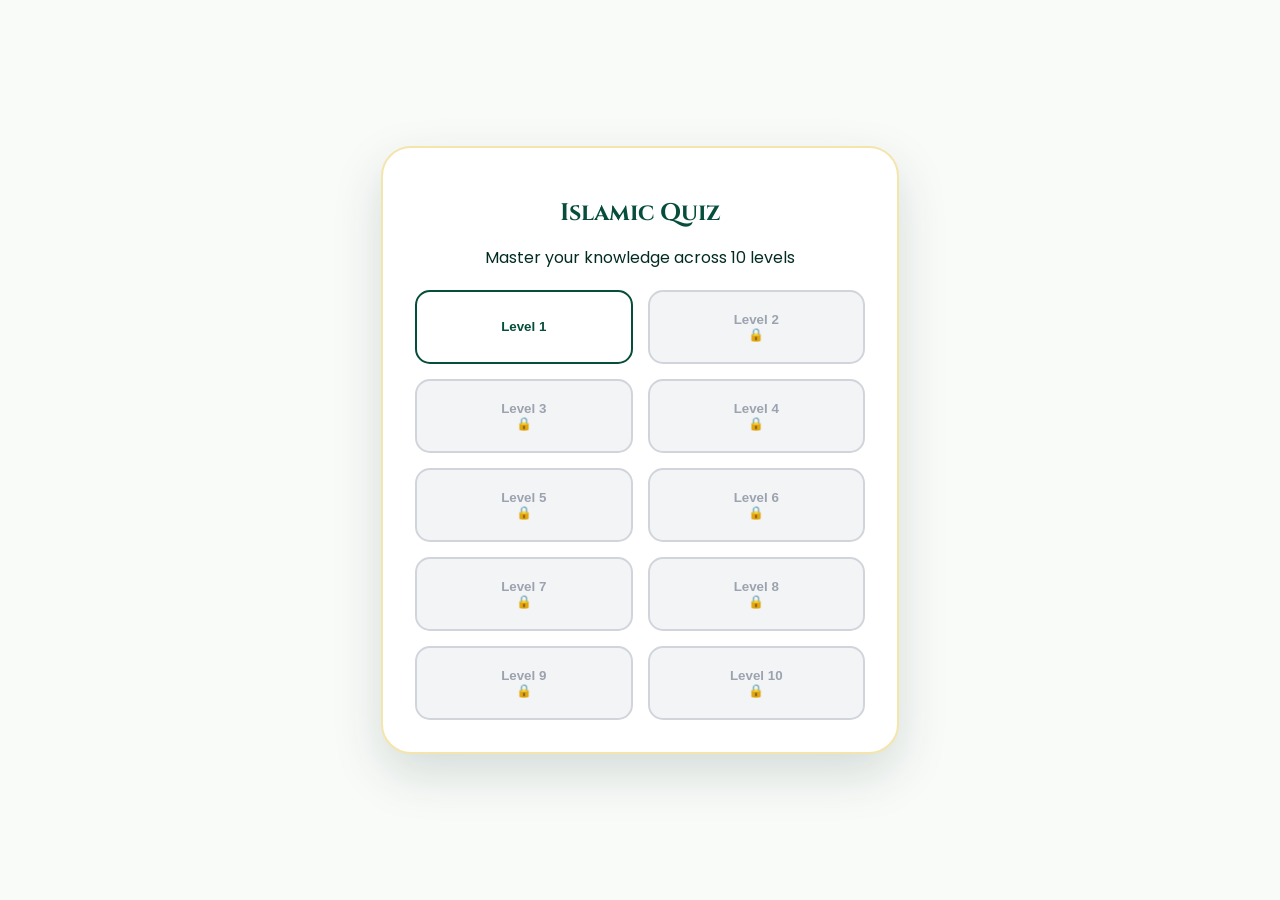
==== index.html.html @ 32695739 "Add files via upload" ====
<!DOCTYPE html>
<html lang="en">
<head>
    <meta charset="UTF-8">
    <meta name="viewport" content="width=device-width, initial-scale=1.0">
    <title>Islamic Quiz Pro - 10 Levels</title>
    <link href="https://fonts.googleapis.com/css2?family=Cinzel:wght@700&family=Poppins:wght@300;400;600&display=swap" rel="stylesheet">
    <style>
        :root {
            --deep-emerald: #022c22;
            --emerald: #064e3b;
            --gold: #d4af37;
            --soft-gold: #f3e5ab;
            --white: #ffffff;
            --light-bg: #f9fbf9;
            --locked-gray: #9ca3af;
        }

        body {
            font-family: 'Poppins', sans-serif;
            background-color: var(--light-bg);
            margin: 0;
            display: flex;
            justify-content: center;
            align-items: center;
            min-height: 100vh;
            color: var(--deep-emerald);
        }

        #quiz-card {
            background: var(--white);
            width: 95%;
            max-width: 450px;
            padding: 2rem;
            border-radius: 30px;
            box-shadow: 0 20px 50px rgba(2, 44, 34, 0.15);
            border: 2px solid var(--soft-gold);
            text-align: center;
            position: relative;
            overflow: hidden;
        }

        h1 { font-family: 'Cinzel', serif; color: var(--emerald); font-size: 1.5rem; margin-bottom: 0.5rem; }

        /* Progress Bar */
        .progress-container {
            width: 100%;
            height: 8px;
            background: #e5e7eb;
            border-radius: 10px;
            margin: 20px 0;
            overflow: hidden;
        }
        #progress-bar {
            width: 0%;
            height: 100%;
            background: linear-gradient(90deg, var(--emerald), var(--gold));
            transition: width 0.4s ease;
        }

        /* Level Grid */
        .level-grid {
            display: grid;
            grid-template-columns: repeat(2, 1fr);
            gap: 15px;
            margin-top: 20px;
        }

        .level-btn {
            background: var(--white);
            border: 2px solid var(--emerald);
            padding: 20px;
            border-radius: 15px;
            cursor: pointer;
            font-weight: 600;
            color: var(--emerald);
            transition: 0.3s;
            position: relative;
        }

        .level-btn.locked {
            border-color: #d1d5db;
            color: #9ca3af;
            cursor: not-allowed;
            background: #f3f4f6;
        }

        .level-btn.locked::after {
            content: "🔒";
            font-size: 0.8rem;
            display: block;
        }

        .level-btn:not(.locked):hover {
            background: var(--emerald);
            color: var(--white);
            transform: translateY(-3px);
        }

        /* Option Buttons */
        .option-btn {
            background: var(--white);
            border: 2px solid #e5e7eb;
            padding: 15px;
            border-radius: 15px;
            cursor: pointer;
            font-size: 1rem;
            margin-bottom: 10px;
            width: 100%;
            transition: 0.2s;
            color: var(--deep-emerald);
        }

        .option-btn:hover {
            border-color: var(--gold);
            background: #fffcf0;
        }

        /* Modals */
        .modal-overlay {
            display: none;
            position: fixed;
            top: 0; left: 0; width: 100%; height: 100%;
            background: rgba(2, 44, 34, 0.85);
            justify-content: center;
            align-items: center;
            z-index: 1000;
        }

        .modal {
            background: var(--white);
            padding: 2.5rem;
            border-radius: 25px;
            text-align: center;
            max-width: 320px;
            border-top: 10px solid var(--gold);
        }

        .btn-gold {
            background: var(--gold);
            color: var(--deep-emerald);
            border: none;
            padding: 12px 25px;
            border-radius: 12px;
            cursor: pointer;
            font-weight: bold;
            width: 100%;
            margin-top: 10px;
        }

        .share-btn {
            background: #25D366; /* WhatsApp Green */
            color: white;
            border: none;
            padding: 12px;
            border-radius: 12px;
            width: 100%;
            margin-top: 10px;
            cursor: pointer;
            font-weight: bold;
        }

        .hidden { display: none; }
    </style>
</head>
<body>

    <div id="quiz-card">
        <div id="level-screen">
            <h1>Islamic Quiz</h1>
            <p>Master your knowledge across 10 levels</p>
            <div class="level-grid" id="level-buttons"></div>
        </div>

        <div id="quiz-screen" class="hidden">
            <div id="level-label" style="font-weight: bold; color: var(--gold);">Level 1</div>
            <div class="progress-container"><div id="progress-bar"></div></div>
            <h2 id="question-text">Question goes here?</h2>
            <div id="options"></div>
        </div>

        <div id="result-screen" class="hidden">
            <h2 id="result-title">Level Complete!</h2>
            <div style="font-size: 3rem; margin: 15px 0;" id="final-score">0/10</div>
            <p id="feedback-text"></p>
            <button class="btn-gold" onclick="showLevelScreen()">Continue to Levels</button>
            <button class="share-btn" onclick="shareProgress()">Share on WhatsApp 📱</button>
        </div>
    </div>

    <div id="feedback-modal" class="modal-overlay">
        <div class="modal">
            <h2 id="modal-status">Correct!</h2>
            <p id="modal-msg"></p>
            <button class="btn-gold" onclick="nextQuestion()">Next Question</button>
        </div>
    </div>

    <script>
        // ... (Paste the 100 questions here - I am using a placeholder for brevity)
        const allQuestions = [
            // Level 1 (0-9)
            { question: "Which Prophet is known for his patience (Sabr) during long illness?", options: ["Prophet Musa", "Prophet Ayub", "Prophet Isa", "Prophet Yunus"], answer: "Prophet Ayub" },
            { question: "In which month was the Holy Quran first revealed?", options: ["Rajab", "Dhul-Hijjah", "Ramadan", "Muharram"], answer: "Ramadan" },
            { question: "What is the name of the angel who brought revelations to the Prophet (PBUH)?", options: ["Angel Mikaeel", "Angel Jibreel", "Angel Israfeel", "Angel Izraeel"], answer: "Angel Jibreel" },
            { question: "How many Sijdas (prostrations) are there in the Quran?", options: ["10", "12", "14", "15"], answer: "14" },
            { question: "Which Surah is known as the 'Heart of the Quran'?", options: ["Surah Al-Fatihah", "Surah Al-Baqarah", "Surah Yaseen", "Surah Al-Ikhlas"], answer: "Surah Yaseen" },
            { question: "How many chapters (Surahs) are there in the Holy Quran?", options: ["110", "114", "124", "116"], answer: "114" },
            { question: "What is the name of the Prophet's (PBUH) mother?", options: ["Khadija", "Halima", "Aminah", "Aisha"], answer: "Aminah" },
            { question: "Which Pillar of Islam refers to the annual pilgrimage to Makkah?", options: ["Zakat", "Sawm", "Hajj", "Shahada"], answer: "Hajj" },
            { question: "What is the first month of the Islamic (Hijri) calendar?", options: ["Ramadan", "Muharram", "Shawwal", "Safar"], answer: "Muharram" },
            { question: "Which Prophet built the Ark to save believers?", options: ["Prophet Ibrahim", "Prophet Nuh", "Prophet Hud", "Prophet Salih"], answer: "Prophet Nuh" },
            { question: "How many times a day are Muslims required to perform Fard Salah?", options: ["3", "4", "5", "6"], answer: "5" },
            { question: "Which direction do Muslims face during prayer?", options: ["Madinah", "Jerusalem", "The Qibla", "The East"], answer: "The Qibla" },
            { question: "What is the Arabic word for the Oneness of Allah?", options: ["Tafsir", "Tawheed", "Sunnah", "Hadith"], answer: "Tawheed" },
            { question: "Which Surah is the shortest in the Quran?", options: ["Surah Al-Ikhlas", "Surah Al-Nas", "Surah Al-Kawthar", "Surah Al-Falaq"], answer: "Surah Al-Kawthar" },
            { question: "Who was the first Caliph of Islam?", options: ["Umar ibn al-Khattab", "Uthman ibn Affan", "Ali ibn Abi Talib", "Abu Bakr as-Siddiq"], answer: "Abu Bakr as-Siddiq" },
            { question: "What is the name of the night the Quran was first revealed?", options: ["Laylatul Qadr", "Laylatul Mi'raj", "Laylatul Bara'ah", "Eidul Fitr"], answer: "Laylatul Qadr" },
            { question: "Which Prophet could speak to animals and jinns?", options: ["Prophet Dawood", "Prophet Sulaiman", "Prophet Yusuf", "Prophet Adam"], answer: "Prophet Sulaiman" },
            { question: "What is the name of the well for Hajar and Ismail (AS)?", options: ["Zamzam", "Kauthar", "Salsabil", "Tasneem"], answer: "Zamzam" },
            { question: "How many Juz are there in the Quran?", options: ["20", "25", "30", "40"], answer: "30" },
            { question: "Which Prophet was swallowed by a large fish?", options: ["Prophet Yunus", "Prophet Yahya", "Prophet Zakariyya", "Prophet Lot"], answer: "Prophet Yunus" },
            { question: "What is the meal eaten before dawn during Ramadan?", options: ["Iftar", "Suhoor", "Walima", "Aqiqah"], answer: "Suhoor" },
            { question: "Which battle was the first major battle in Islamic history?", options: ["Battle of Uhud", "Battle of Khandaq", "Battle of Badr", "Battle of Khaibar"], answer: "Battle of Badr" },
            { question: "Who is the 'Khalilullah' (Friend of Allah)?", options: ["Prophet Muhammad", "Prophet Ibrahim", "Prophet Musa", "Prophet Isa"], answer: "Prophet Ibrahim" },
            { question: "What are the sayings and actions of the Prophet (PBUH) called?", options: ["Quran", "Hadith", "Fiqh", "Sharia"], answer: "Hadith" },
            { question: "In which city was Prophet Muhammad (PBUH) born?", options: ["Madinah", "Jerusalem", "Makkah", "Taif"], answer: "Makkah" },
            { question: "Which Prophet was given the Injeel?", options: ["Prophet Musa", "Prophet Isa", "Prophet Dawood", "Prophet Muhammad"], answer: "Prophet Isa" },
            { question: "What is the meaning of the word 'Islam'?", options: ["Strength", "Submission/Peace", "History", "Prayer"], answer: "Submission/Peace" },
            { question: "How many daughters did the Prophet (PBUH) have?", options: ["1", "2", "3", "4"], answer: "4" },
            { question: "Which metal mentioned in the Quran has 'great strength'?", options: ["Gold", "Silver", "Iron", "Copper"], answer: "Iron" },
            { question: "What is the first word of the Quran revealed?", options: ["Allah", "Islam", "Iqra", "Bismillah"], answer: "Iqra" },
            { question: "Which story is called 'Best of Stories' in the Quran?", options: ["Prophet Adam", "Prophet Yusuf", "Prophet Nuh", "Prophet Idris"], answer: "Prophet Yusuf" },
            { question: "Gate of Paradise for those who fast?", options: ["Ar-Rayyan", "Al-Baab", "Al-Firdous", "An-Noor"], answer: "Ar-Rayyan" },
            { question: "Which companion was 'Al-Faruq'?", options: ["Abu Bakr", "Umar ibn al-Khattab", "Uthman ibn Affan", "Ali ibn Abi Talib"], answer: "Umar ibn al-Khattab" },
            { question: "Takbirs in the first Rakat of Eid prayer?", options: ["3", "5", "7", "9"], answer: "7" },
            { question: "Name of the Prophet’s (PBUH) camel?", options: ["Al-Qaswa", "Al-Buraq", "Ababil", "Zulfiqar"], answer: "Al-Qaswa" },
            { question: "Which Prophet was given the Zabur?", options: ["Prophet Musa", "Prophet Ibrahim", "Prophet Dawood", "Prophet Isa"], answer: "Prophet Dawood" },
            { question: "What is the name of the Prophet's (PBUH) father?", options: ["Abdullah", "Abu Talib", "Abdul Muttalib", "Hamza"], answer: "Abdullah" },
            { question: "Which Prophet was born without a father?", options: ["Prophet Yahya", "Prophet Isa", "Prophet Adam", "Prophet Idrees"], answer: "Prophet Isa" },
            { question: "Literal meaning of 'Al-Fatihah'?", options: ["The Prayer", "The Opening", "The Guidance", "The Light"], answer: "The Opening" },
            { question: "Which Surah does not start with Bismillah?", options: ["Surah At-Tawbah", "Surah Al-Kahf", "Surah Yaseen", "Surah Naml"], answer: "Surah At-Tawbah" },
            { question: "How many times is Muhammad (PBUH) named in Quran?", options: ["4", "10", "25", "70"], answer: "4" },
            { question: "Who was 'Dhun-Nurayn'?", options: ["Abu Bakr", "Uthman ibn Affan", "Ali ibn Abi Talib", "Zaid ibn Harithah"], answer: "Uthman ibn Affan" },
            { question: "What was the first Qibla?", options: ["Makkah", "Madinah", "Jerusalem", "Egypt"], answer: "Jerusalem" },
            { question: "Who was the first woman to embrace Islam?", options: ["Aisha", "Fatimah", "Khadija", "Sawdah"], answer: "Khadija" },
            { question: "Winged animal for Al-Isra?", options: ["Al-Qaswa", "Al-Buraq", "Al-Ababil", "Zulfiqar"], answer: "Al-Buraq" },
            { question: "Son of Prophet Zakariyya (AS)?", options: ["Prophet Yahya", "Prophet Ishaq", "Prophet Ismail", "Prophet Yusuf"], answer: "Prophet Yahya" },
            { question: "Prophets named in Quran?", options: ["10", "25", "99", "124,000"], answer: "25" },
            { question: "Who was 'The Lion of Allah'?", options: ["Abu Talib", "Abbas", "Hamza", "Abu Lahab"], answer: "Hamza" },
            { question: "Bridge to cross on Judgment Day?", options: ["As-Sirat", "Al-Kawthar", "Ar-Rayyan", "Al-Mizan"], answer: "As-Sirat" },
            { question: "Recited every Friday for protection?", options: ["Surah Al-Baqarah", "Surah Al-Kahf", "Surah Al-Mulk", "Surah Al-Waqi'ah"], answer: "Surah Al-Kahf" },
            { question: "Who was the first Muezzin?", options: ["Abu Bakr", "Bilal ibn Rabah", "Umar", "Ali"], answer: "Bilal ibn Rabah" },
            { question: "Prophet sent to the people of Thamud?", options: ["Prophet Hud", "Prophet Salih", "Prophet Shuaib", "Prophet Lot"], answer: "Prophet Salih" },
            { question: "Mountain of the first revelation?", options: ["Mount Uhud", "Mount Hira", "Mount Safa", "Mount Marwa"], answer: "Mount Hira" },
            { question: "Daily prayers performed in a week?", options: ["25", "30", "35", "40"], answer: "35" },
            { question: "Prophet’s (PBUH) youngest daughter?", options: ["Zaynab", "Ruqayyah", "Umm Kulthum", "Fatimah"], answer: "Fatimah" },
            { question: "Wife transformed into pillar of salt?", options: ["Prophet Nuh", "Prophet Lot", "Prophet Musa", "Prophet Ibrahim"], answer: "Prophet Lot" },
            { question: "Arabic term for migration to Madinah?", options: ["Hajj", "Hijrah", "Umrah", "Jihad"], answer: "Hijrah" },
            { question: "Surah equal to 1/3 of Quran?", options: ["Surah Al-Fatihah", "Surah Al-Ikhlas", "Surah Al-Falaq", "Surah Al-Nas"], answer: "Surah Al-Ikhlas" },
            { question: "Prophet's grandfather?", options: ["Abdul Muttalib", "Abu Talib", "Abu Jahl", "Abbas"], answer: "Abdul Muttalib" },
            { question: "Father-in-law of Prophet Musa (AS)?", options: ["Prophet Shuaib", "Prophet Hud", "Prophet Salih", "Prophet Ibrahim"], answer: "Prophet Shuaib" },
            { question: "Leader of all days?", options: ["Monday", "Friday", "Saturday", "Sunday"], answer: "Friday" },
            { question: "Sajdahs in Surah Al-Hajj?", options: ["0", "1", "2", "3"], answer: "2" },
            { question: "Scale to weigh deeds?", options: ["Mizan", "Qadar", "Sirat", "Barzakh"], answer: "Mizan" },
            { question: "Location of the 'Green Dome'?", options: ["Makkah", "Madinah", "Jerusalem", "Cairo"], answer: "Madinah" },
            { question: "Prophet with a beautiful voice?", options: ["Prophet Dawood", "Prophet Sulaiman", "Prophet Yusuf", "Prophet Isa"], answer: "Prophet Dawood" },
            { question: "Prophet's (PBUH) first wife?", options: ["Aisha", "Khadija", "Hafsa", "Zaynab"], answer: "Khadija" },
            { question: "Surah named after a spider?", options: ["Surah Al-Ankabut", "Surah Al-Naml", "Surah Al-Nahl", "Surah Al-Baqarah"], answer: "Surah Al-Ankabut" },
            { question: "Maximum people allowed for Hajj?", options: ["1 Million", "2 Million", "Unlimited", "Varies/Quota based"], answer: "Varies/Quota based" },
            { question: "Youngest Prophet mentioned?", options: ["Prophet Yahya", "Prophet Isa", "Prophet Yusuf", "Prophet Ismail"], answer: "Prophet Isa" },
            { question: "Arabic word for Almsgiving?", options: ["Salah", "Zakat", "Sawm", "Hajj"], answer: "Zakat" },
            { question: "Prophet who survived the fire?", options: ["Prophet Musa", "Prophet Ibrahim", "Prophet Isa", "Prophet Nuh"], answer: "Prophet Ibrahim" },
            { question: "Prophet’s pond in Paradise?", options: ["Al-Kawthar", "Zamzam", "Salsabil", "Tasneem"], answer: "Al-Kawthar" },
            { question: "Wings of Angel Jibreel?", options: ["2", "10", "600", "1000"], answer: "600" },
            { question: "Month after Ramadan?", options: ["Muharram", "Shawwal", "Safar", "Rajab"], answer: "Shawwal" },
            { question: "Who was 'Sword of Allah'?", options: ["Khalid ibn al-Walid", "Ali", "Umar", "Zaid"], answer: "Khalid ibn al-Walid" },
            { question: "Prophet who controlled wind?", options: ["Prophet Sulaiman", "Prophet Dawood", "Prophet Musa", "Prophet Ibrahim"], answer: "Prophet Sulaiman" },
            { question: "Reward for an accepted Hajj?", options: ["Wealth", "Health", "Paradise", "Long life"], answer: "Paradise" },
            { question: "Prophet sent to Pharaoh?", options: ["Prophet Ibrahim", "Prophet Musa", "Prophet Isa", "Prophet Nuh"], answer: "Prophet Musa" },
            { question: "Gate to the Kaaba?", options: ["Bab al-Salam", "Bab-e-Tauba", "Bab al-Fatah", "Bab al-Rahman"], answer: "Bab al-Salam" },
            { question: "Prophet named most in Quran?", options: ["Prophet Muhammad", "Prophet Musa", "Prophet Ibrahim", "Prophet Isa"], answer: "Prophet Musa" },
            { question: "How many times did Prophet (PBUH) do Hajj?", options: ["1", "2", "3", "4"], answer: "1" },
            { question: "Year of Sorrow death of?", options: ["Khadija and Abu Talib", "Badr", "Hijrah", "Uhud"], answer: "Khadija and Abu Talib" },
            { question: "Language of the Quran?", options: ["Hebrew", "Urdu", "Arabic", "Persian"], answer: "Arabic" },
            { question: "Bride of the Quran?", options: ["Surah Al-Waqi'ah", "Surah Ar-Rahman", "Surah Al-Mulk", "Surah Yaseen"], answer: "Surah Ar-Rahman" },
            { question: "Distance between Safa and Marwa?", options: ["200m", "450m", "1km", "2km"], answer: "450m" },
            { question: "First martyr of Islam?", options: ["Sumayyah bint Khayyat", "Yasir", "Hamza", "Bilal"], answer: "Sumayyah bint Khayyat" },
            { question: "Gates of Hell?", options: ["1", "4", "7", "8"], answer: "7" },
            { question: "Gates of Paradise?", options: ["1", "4", "7", "8"], answer: "8" },
            { question: "City of the Prophet?", options: ["Makkah", "Madinah", "Jerusalem", "Baghdad"], answer: "Madinah" },
            { question: "Meaning of 'SubhanAllah'?", options: ["God is Great", "Praise be to God", "Glory be to God", "God is Mercy"], answer: "Glory be to God" },
            { question: "Who blows the Trumpet?", options: ["Angel Jibreel", "Angel Mikaeel", "Angel Israfeel", "Angel Izraeel"], answer: "Angel Israfeel" },
            { question: "Surah named after Bees?", options: ["Surah Al-Naml", "Surah Al-Nahl", "Surah Al-Feel", "Surah Al-Ankabut"], answer: "Surah Al-Nahl" },
            { question: "Arabic word for Fasting?", options: ["Zakat", "Salah", "Sawm", "Hajj"], answer: "Sawm" },
            { question: "First human created?", options: ["Prophet Adam", "Prophet Nuh", "Prophet Ibrahim", "Prophet Muhammad"], answer: "Prophet Adam" },
            { question: "Years for Quran revelation?", options: ["10 years", "13 years", "23 years", "40 years"], answer: "23 years" },
            { question: "Angel for rain?", options: ["Angel Jibreel", "Angel Mikaeel", "Angel Izraeel", "Angel Israfeel"], answer: "Angel Mikaeel" },
            { question: "Surah named after Elephant?", options: ["Surah Al-Feel", "Surah Al-Baqarah", "Surah Al-Naml", "Surah Al-Nahl"], answer: "Surah Al-Feel" },
            { question: "Name of the Prophet's tribe?", options: ["Quraysh", "Banu Hashim", "Ansar", "Muhajirun"], answer: "Quraysh" },
            { question: "Prophet's staff turned snake?", options: ["Prophet Musa", "Prophet Isa", "Prophet Nuh", "Prophet Hud"], answer: "Prophet Musa" },
            { question: "Tax by non-Muslims in Islamic state?", options: ["Zakat", "Jizya", "Kharaj", "Ushr"], answer: "Jizya" }
                ];

        let currentLevel = 1;
        let qIndex = 0;
        let score = 0;
        let unlockedLevel = localStorage.getItem('islamicQuizProgress') || 1;

        function createLevelButtons() {
            const grid = document.getElementById('level-buttons');
            grid.innerHTML = '';
            for (let i = 1; i <= 10; i++) {
                const btn = document.createElement('button');
                btn.className = `level-btn ${i > unlockedLevel ? 'locked' : ''}`;
                btn.innerHTML = `Level ${i}`;
                if (i <= unlockedLevel) btn.onclick = () => startLevel(i);
                grid.appendChild(btn);
            }
        }

        function startLevel(lvl) {
            currentLevel = lvl;
            qIndex = 0;
            score = 0;
            document.getElementById('level-screen').classList.add('hidden');
            document.getElementById('quiz-screen').classList.remove('hidden');
            loadQuestion();
        }

        function loadQuestion() {
            const start = (currentLevel - 1) * 10;
            const q = allQuestions[start + qIndex];
            document.getElementById('level-label').innerText = `LEVEL ${currentLevel}`;
            document.getElementById('question-text').innerText = q.question;
            document.getElementById('progress-bar').style.width = `${(qIndex + 1) * 10}%`;
            
            const optContainer = document.getElementById('options');
            optContainer.innerHTML = '';
            q.options.forEach(opt => {
                const b = document.createElement('button');
                b.className = 'option-btn';
                b.innerText = opt;
                b.onclick = () => check(opt, q.answer);
                optContainer.appendChild(b);
            });
        }

        function check(choice, correct) {
            const modal = document.getElementById('feedback-modal');
            const status = document.getElementById('modal-status');
            const msg = document.getElementById('modal-msg');

            if (choice === correct) {
                score++;
                status.innerText = "✨ Excellent!";
                msg.innerText = "That is correct. Mashallah!";
            } else {
                status.innerText = "❌ Not Quite";
                msg.innerText = `The correct answer was: ${correct}`;
            }
            modal.style.display = 'flex';
        }

        function nextQuestion() {
            document.getElementById('feedback-modal').style.display = 'none';
            qIndex++;
            if (qIndex < 10) loadQuestion();
            else showResult();
        }

        function showResult() {
            document.getElementById('quiz-screen').classList.add('hidden');
            document.getElementById('result-screen').classList.remove('hidden');
            document.getElementById('final-score').innerText = `${score}/10`;
            
            if (score >= 7) {
                document.getElementById('feedback-text').innerText = "Level Passed! You've unlocked the next level.";
                if (currentLevel == unlockedLevel && unlockedLevel < 10) {
                    unlockedLevel++;
                    localStorage.setItem('islamicQuizProgress', unlockedLevel);
                }
            } else {
                document.getElementById('feedback-text').innerText = "You need 7/10 to pass. Try again!";
            }
        }

        function showLevelScreen() {
            document.getElementById('result-screen').classList.add('hidden');
            document.getElementById('level-screen').classList.remove('hidden');
            createLevelButtons();
        }

        function shareProgress() {
            const text = `I just scored ${score}/10 on Level ${currentLevel} of the Islamic Quiz! 🌙 Can you beat my score? Check it out here!`;
            window.open(`https://wa.me/?text=${encodeURIComponent(text)}`);
        }

        createLevelButtons();
    </script>
</body>
</html>
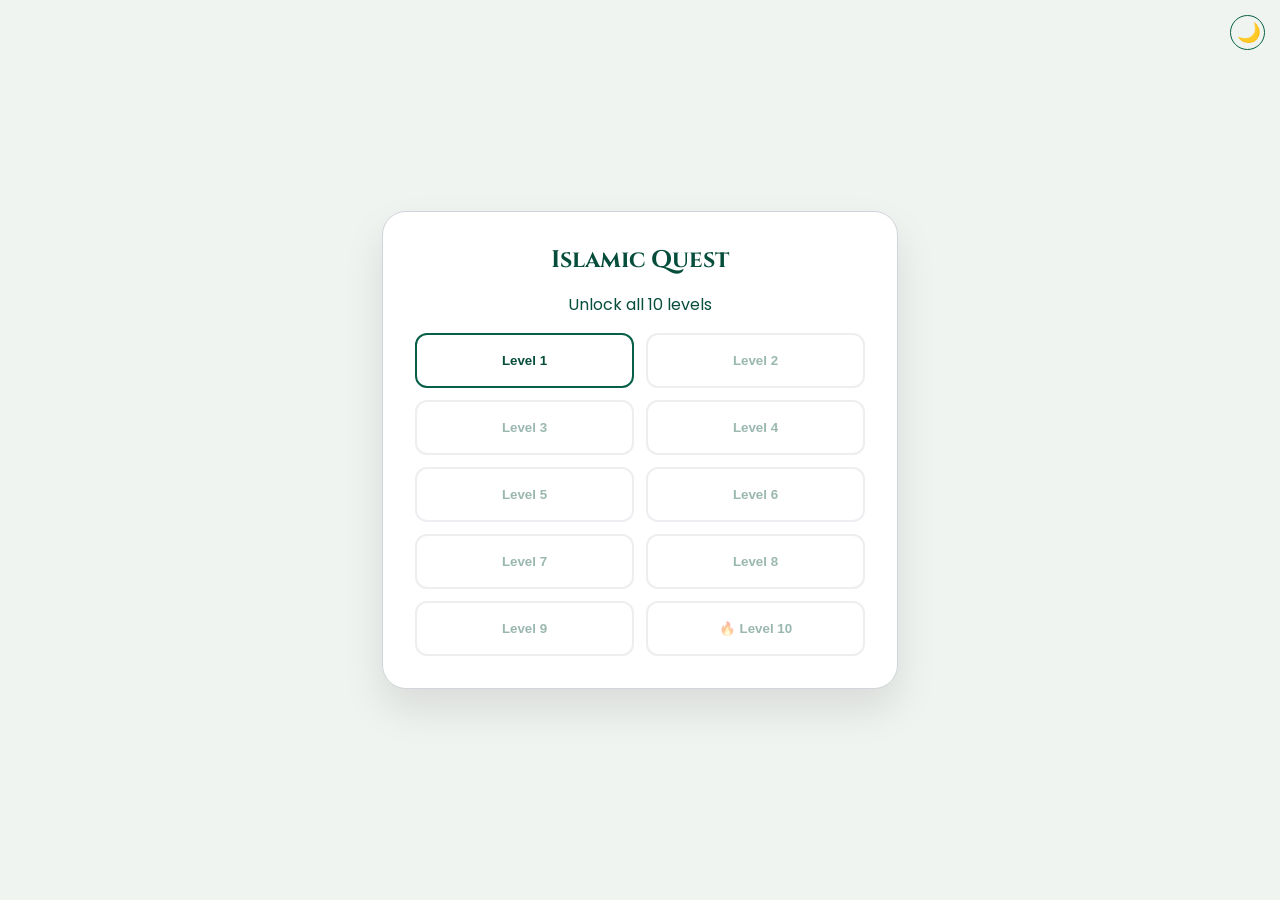
==== commit f943baf9: "Update index.html" ====
--- a/index.html.html
+++ b/index.html.html
@@ -3,400 +3,336 @@
 <head>
     <meta charset="UTF-8">
     <meta name="viewport" content="width=device-width, initial-scale=1.0">
-    <title>Islamic Quiz Pro - 10 Levels</title>
+    <title>Islamic Quiz - 100 Challenges</title>
     <link href="https://fonts.googleapis.com/css2?family=Cinzel:wght@700&family=Poppins:wght@300;400;600&display=swap" rel="stylesheet">
     <style>
         :root {
-            --deep-emerald: #022c22;
-            --emerald: #064e3b;
-            --gold: #d4af37;
-            --soft-gold: #f3e5ab;
-            --white: #ffffff;
-            --light-bg: #f9fbf9;
-            --locked-gray: #9ca3af;
+            --bg-color: #f0f4f0; --card-bg: #ffffff; --text-main: #064e3b;
+            --emerald: #065f46; --gold: #b45309; --soft-gold: #fef3c7;
+            --border: #d1d5db; --shadow: rgba(0,0,0,0.1); --danger: #dc2626;
+        }
+        [data-theme="dark"] {
+            --bg-color: #020617; --card-bg: #1e293b; --text-main: #f1f5f9;
+            --emerald: #10b981; --gold: #fbbf24; --soft-gold: #334155;
+            --border: #475569; --shadow: rgba(0,0,0,0.5);
         }
 
         body {
-            font-family: 'Poppins', sans-serif;
-            background-color: var(--light-bg);
-            margin: 0;
-            display: flex;
-            justify-content: center;
-            align-items: center;
-            min-height: 100vh;
-            color: var(--deep-emerald);
+            font-family: 'Poppins', sans-serif; background-color: var(--bg-color);
+            margin: 0; display: flex; justify-content: center; align-items: center;
+            min-height: 100vh; color: var(--text-main); transition: 0.3s;
         }
 
         #quiz-card {
-            background: var(--white);
-            width: 95%;
-            max-width: 450px;
-            padding: 2rem;
-            border-radius: 30px;
-            box-shadow: 0 20px 50px rgba(2, 44, 34, 0.15);
-            border: 2px solid var(--soft-gold);
-            text-align: center;
-            position: relative;
-            overflow: hidden;
-        }
-
-        h1 { font-family: 'Cinzel', serif; color: var(--emerald); font-size: 1.5rem; margin-bottom: 0.5rem; }
-
-        /* Progress Bar */
-        .progress-container {
-            width: 100%;
-            height: 8px;
-            background: #e5e7eb;
-            border-radius: 10px;
-            margin: 20px 0;
-            overflow: hidden;
-        }
-        #progress-bar {
-            width: 0%;
-            height: 100%;
-            background: linear-gradient(90deg, var(--emerald), var(--gold));
-            transition: width 0.4s ease;
-        }
-
-        /* Level Grid */
-        .level-grid {
-            display: grid;
-            grid-template-columns: repeat(2, 1fr);
-            gap: 15px;
-            margin-top: 20px;
-        }
-
+            background: var(--card-bg); width: 92%; max-width: 450px; padding: 2rem;
+            border-radius: 24px; box-shadow: 0 20px 40px var(--shadow);
+            border: 1px solid var(--border); position: relative; text-align: center;
+        }
+
+        .theme-toggle {
+            position: absolute; top: 15px; right: 15px; background: none;
+            border: 1px solid var(--emerald); border-radius: 50%; cursor: pointer;
+            width: 35px; height: 35px; color: var(--emerald); font-size: 1.2rem;
+        }
+
+        h1 { font-family: 'Cinzel', serif; font-size: 1.5rem; margin-top: 0; }
+
+        .level-grid { display: grid; grid-template-columns: 1fr 1fr; gap: 12px; margin-top: 15px; }
         .level-btn {
-            background: var(--white);
-            border: 2px solid var(--emerald);
-            padding: 20px;
-            border-radius: 15px;
-            cursor: pointer;
-            font-weight: 600;
-            color: var(--emerald);
-            transition: 0.3s;
-            position: relative;
-        }
-
-        .level-btn.locked {
-            border-color: #d1d5db;
-            color: #9ca3af;
-            cursor: not-allowed;
-            background: #f3f4f6;
-        }
-
-        .level-btn.locked::after {
-            content: "🔒";
-            font-size: 0.8rem;
-            display: block;
-        }
-
-        .level-btn:not(.locked):hover {
-            background: var(--emerald);
-            color: var(--white);
-            transform: translateY(-3px);
-        }
-
-        /* Option Buttons */
+            padding: 18px; border-radius: 12px; border: 2px solid var(--emerald);
+            background: none; color: var(--text-main); font-weight: 600; cursor: pointer;
+            transition: 0.2s; position: relative;
+        }
+        .level-btn.locked { opacity: 0.4; cursor: not-allowed; border-color: var(--border); }
+        .level-btn:not(.locked):hover { background: var(--emerald); color: white; }
+
+        #timer-box { font-weight: 700; font-size: 1.2rem; color: var(--gold); margin-bottom: 10px; display: none; }
+        .low-time { color: var(--danger) !important; animation: pulse 0.8s infinite; }
+        @keyframes pulse { 0% { opacity: 1; } 50% { opacity: 0.5; } 100% { opacity: 1; } }
+
         .option-btn {
-            background: var(--white);
-            border: 2px solid #e5e7eb;
-            padding: 15px;
-            border-radius: 15px;
-            cursor: pointer;
-            font-size: 1rem;
-            margin-bottom: 10px;
-            width: 100%;
-            transition: 0.2s;
-            color: var(--deep-emerald);
-        }
-
-        .option-btn:hover {
-            border-color: var(--gold);
-            background: #fffcf0;
-        }
-
-        /* Modals */
+            width: 100%; padding: 14px; margin: 8px 0; border-radius: 10px;
+            border: 1px solid var(--border); background: var(--card-bg);
+            color: var(--text-main); cursor: pointer; font-size: 1rem; transition: 0.2s;
+        }
+        .option-btn:hover { border-color: var(--gold); background: var(--soft-gold); }
+
         .modal-overlay {
-            display: none;
-            position: fixed;
-            top: 0; left: 0; width: 100%; height: 100%;
-            background: rgba(2, 44, 34, 0.85);
-            justify-content: center;
-            align-items: center;
-            z-index: 1000;
-        }
-
+            display: none; position: fixed; inset: 0; background: rgba(0,0,0,0.8);
+            justify-content: center; align-items: center; z-index: 100;
+        }
         .modal {
-            background: var(--white);
-            padding: 2.5rem;
-            border-radius: 25px;
-            text-align: center;
-            max-width: 320px;
-            border-top: 10px solid var(--gold);
-        }
-
-        .btn-gold {
-            background: var(--gold);
-            color: var(--deep-emerald);
-            border: none;
-            padding: 12px 25px;
-            border-radius: 12px;
-            cursor: pointer;
-            font-weight: bold;
-            width: 100%;
-            margin-top: 10px;
-        }
-
-        .share-btn {
-            background: #25D366; /* WhatsApp Green */
-            color: white;
-            border: none;
-            padding: 12px;
-            border-radius: 12px;
-            width: 100%;
-            margin-top: 10px;
-            cursor: pointer;
-            font-weight: bold;
-        }
-
+            background: var(--card-bg); padding: 2rem; border-radius: 20px;
+            max-width: 300px; width: 80%; border-top: 5px solid var(--gold);
+        }
+        .btn-action {
+            background: var(--emerald); color: white; border: none; padding: 12px;
+            width: 100%; border-radius: 8px; font-weight: 600; cursor: pointer; margin-top: 10px;
+        }
+        .btn-share { background: #25d366; color: white; border: none; padding: 12px; width: 100%; border-radius: 8px; margin-top: 10px; cursor: pointer; font-weight: 600; }
         .hidden { display: none; }
     </style>
 </head>
-<body>
+<body data-theme="light">
+
+    <button class="theme-toggle" onclick="toggleTheme()">🌙</button>
 
     <div id="quiz-card">
-        <div id="level-screen">
-            <h1>Islamic Quiz</h1>
-            <p>Master your knowledge across 10 levels</p>
-            <div class="level-grid" id="level-buttons"></div>
+        <div id="screen-levels">
+            <h1>Islamic Quest</h1>
+            <p>Unlock all 10 levels</p>
+            <div class="level-grid" id="level-btns"></div>
         </div>
 
-        <div id="quiz-screen" class="hidden">
-            <div id="level-label" style="font-weight: bold; color: var(--gold);">Level 1</div>
-            <div class="progress-container"><div id="progress-bar"></div></div>
-            <h2 id="question-text">Question goes here?</h2>
-            <div id="options"></div>
+        <div id="screen-quiz" class="hidden">
+            <div id="timer-box">Time: <span id="time-left">15</span>s</div>
+            <p id="q-count" style="font-size: 0.8rem; opacity: 0.8;"></p>
+            <h2 id="q-text" style="font-size: 1.1rem;"></h2>
+            <div id="opt-container"></div>
         </div>
 
-        <div id="result-screen" class="hidden">
-            <h2 id="result-title">Level Complete!</h2>
-            <div style="font-size: 3rem; margin: 15px 0;" id="final-score">0/10</div>
-            <p id="feedback-text"></p>
-            <button class="btn-gold" onclick="showLevelScreen()">Continue to Levels</button>
-            <button class="share-btn" onclick="shareProgress()">Share on WhatsApp 📱</button>
+        <div id="screen-result" class="hidden">
+            <h2 id="res-title">Finished!</h2>
+            <div style="font-size: 3rem; font-weight: 700; color: var(--gold);" id="res-score">0/10</div>
+            <p id="res-msg"></p>
+            <button class="btn-action" onclick="showMenu()">Back to Levels</button>
+            <button class="btn-share" onclick="shareMe()">Share Score on WhatsApp</button>
         </div>
     </div>
 
-    <div id="feedback-modal" class="modal-overlay">
+    <div id="modal-feedback" class="modal-overlay">
         <div class="modal">
-            <h2 id="modal-status">Correct!</h2>
-            <p id="modal-msg"></p>
-            <button class="btn-gold" onclick="nextQuestion()">Next Question</button>
+            <h2 id="m-status"></h2>
+            <p id="m-text"></p>
+            <button class="btn-action" id="m-btn" onclick="nextQ()">Next</button>
         </div>
     </div>
 
     <script>
-        // ... (Paste the 100 questions here - I am using a placeholder for brevity)
-        const allQuestions = [
-            // Level 1 (0-9)
-            { question: "Which Prophet is known for his patience (Sabr) during long illness?", options: ["Prophet Musa", "Prophet Ayub", "Prophet Isa", "Prophet Yunus"], answer: "Prophet Ayub" },
-            { question: "In which month was the Holy Quran first revealed?", options: ["Rajab", "Dhul-Hijjah", "Ramadan", "Muharram"], answer: "Ramadan" },
-            { question: "What is the name of the angel who brought revelations to the Prophet (PBUH)?", options: ["Angel Mikaeel", "Angel Jibreel", "Angel Israfeel", "Angel Izraeel"], answer: "Angel Jibreel" },
-            { question: "How many Sijdas (prostrations) are there in the Quran?", options: ["10", "12", "14", "15"], answer: "14" },
-            { question: "Which Surah is known as the 'Heart of the Quran'?", options: ["Surah Al-Fatihah", "Surah Al-Baqarah", "Surah Yaseen", "Surah Al-Ikhlas"], answer: "Surah Yaseen" },
-            { question: "How many chapters (Surahs) are there in the Holy Quran?", options: ["110", "114", "124", "116"], answer: "114" },
-            { question: "What is the name of the Prophet's (PBUH) mother?", options: ["Khadija", "Halima", "Aminah", "Aisha"], answer: "Aminah" },
-            { question: "Which Pillar of Islam refers to the annual pilgrimage to Makkah?", options: ["Zakat", "Sawm", "Hajj", "Shahada"], answer: "Hajj" },
-            { question: "What is the first month of the Islamic (Hijri) calendar?", options: ["Ramadan", "Muharram", "Shawwal", "Safar"], answer: "Muharram" },
-            { question: "Which Prophet built the Ark to save believers?", options: ["Prophet Ibrahim", "Prophet Nuh", "Prophet Hud", "Prophet Salih"], answer: "Prophet Nuh" },
-            { question: "How many times a day are Muslims required to perform Fard Salah?", options: ["3", "4", "5", "6"], answer: "5" },
-            { question: "Which direction do Muslims face during prayer?", options: ["Madinah", "Jerusalem", "The Qibla", "The East"], answer: "The Qibla" },
-            { question: "What is the Arabic word for the Oneness of Allah?", options: ["Tafsir", "Tawheed", "Sunnah", "Hadith"], answer: "Tawheed" },
-            { question: "Which Surah is the shortest in the Quran?", options: ["Surah Al-Ikhlas", "Surah Al-Nas", "Surah Al-Kawthar", "Surah Al-Falaq"], answer: "Surah Al-Kawthar" },
-            { question: "Who was the first Caliph of Islam?", options: ["Umar ibn al-Khattab", "Uthman ibn Affan", "Ali ibn Abi Talib", "Abu Bakr as-Siddiq"], answer: "Abu Bakr as-Siddiq" },
-            { question: "What is the name of the night the Quran was first revealed?", options: ["Laylatul Qadr", "Laylatul Mi'raj", "Laylatul Bara'ah", "Eidul Fitr"], answer: "Laylatul Qadr" },
-            { question: "Which Prophet could speak to animals and jinns?", options: ["Prophet Dawood", "Prophet Sulaiman", "Prophet Yusuf", "Prophet Adam"], answer: "Prophet Sulaiman" },
-            { question: "What is the name of the well for Hajar and Ismail (AS)?", options: ["Zamzam", "Kauthar", "Salsabil", "Tasneem"], answer: "Zamzam" },
-            { question: "How many Juz are there in the Quran?", options: ["20", "25", "30", "40"], answer: "30" },
-            { question: "Which Prophet was swallowed by a large fish?", options: ["Prophet Yunus", "Prophet Yahya", "Prophet Zakariyya", "Prophet Lot"], answer: "Prophet Yunus" },
-            { question: "What is the meal eaten before dawn during Ramadan?", options: ["Iftar", "Suhoor", "Walima", "Aqiqah"], answer: "Suhoor" },
-            { question: "Which battle was the first major battle in Islamic history?", options: ["Battle of Uhud", "Battle of Khandaq", "Battle of Badr", "Battle of Khaibar"], answer: "Battle of Badr" },
-            { question: "Who is the 'Khalilullah' (Friend of Allah)?", options: ["Prophet Muhammad", "Prophet Ibrahim", "Prophet Musa", "Prophet Isa"], answer: "Prophet Ibrahim" },
-            { question: "What are the sayings and actions of the Prophet (PBUH) called?", options: ["Quran", "Hadith", "Fiqh", "Sharia"], answer: "Hadith" },
-            { question: "In which city was Prophet Muhammad (PBUH) born?", options: ["Madinah", "Jerusalem", "Makkah", "Taif"], answer: "Makkah" },
-            { question: "Which Prophet was given the Injeel?", options: ["Prophet Musa", "Prophet Isa", "Prophet Dawood", "Prophet Muhammad"], answer: "Prophet Isa" },
-            { question: "What is the meaning of the word 'Islam'?", options: ["Strength", "Submission/Peace", "History", "Prayer"], answer: "Submission/Peace" },
-            { question: "How many daughters did the Prophet (PBUH) have?", options: ["1", "2", "3", "4"], answer: "4" },
-            { question: "Which metal mentioned in the Quran has 'great strength'?", options: ["Gold", "Silver", "Iron", "Copper"], answer: "Iron" },
-            { question: "What is the first word of the Quran revealed?", options: ["Allah", "Islam", "Iqra", "Bismillah"], answer: "Iqra" },
-            { question: "Which story is called 'Best of Stories' in the Quran?", options: ["Prophet Adam", "Prophet Yusuf", "Prophet Nuh", "Prophet Idris"], answer: "Prophet Yusuf" },
-            { question: "Gate of Paradise for those who fast?", options: ["Ar-Rayyan", "Al-Baab", "Al-Firdous", "An-Noor"], answer: "Ar-Rayyan" },
-            { question: "Which companion was 'Al-Faruq'?", options: ["Abu Bakr", "Umar ibn al-Khattab", "Uthman ibn Affan", "Ali ibn Abi Talib"], answer: "Umar ibn al-Khattab" },
-            { question: "Takbirs in the first Rakat of Eid prayer?", options: ["3", "5", "7", "9"], answer: "7" },
-            { question: "Name of the Prophet’s (PBUH) camel?", options: ["Al-Qaswa", "Al-Buraq", "Ababil", "Zulfiqar"], answer: "Al-Qaswa" },
-            { question: "Which Prophet was given the Zabur?", options: ["Prophet Musa", "Prophet Ibrahim", "Prophet Dawood", "Prophet Isa"], answer: "Prophet Dawood" },
-            { question: "What is the name of the Prophet's (PBUH) father?", options: ["Abdullah", "Abu Talib", "Abdul Muttalib", "Hamza"], answer: "Abdullah" },
-            { question: "Which Prophet was born without a father?", options: ["Prophet Yahya", "Prophet Isa", "Prophet Adam", "Prophet Idrees"], answer: "Prophet Isa" },
-            { question: "Literal meaning of 'Al-Fatihah'?", options: ["The Prayer", "The Opening", "The Guidance", "The Light"], answer: "The Opening" },
-            { question: "Which Surah does not start with Bismillah?", options: ["Surah At-Tawbah", "Surah Al-Kahf", "Surah Yaseen", "Surah Naml"], answer: "Surah At-Tawbah" },
-            { question: "How many times is Muhammad (PBUH) named in Quran?", options: ["4", "10", "25", "70"], answer: "4" },
-            { question: "Who was 'Dhun-Nurayn'?", options: ["Abu Bakr", "Uthman ibn Affan", "Ali ibn Abi Talib", "Zaid ibn Harithah"], answer: "Uthman ibn Affan" },
-            { question: "What was the first Qibla?", options: ["Makkah", "Madinah", "Jerusalem", "Egypt"], answer: "Jerusalem" },
-            { question: "Who was the first woman to embrace Islam?", options: ["Aisha", "Fatimah", "Khadija", "Sawdah"], answer: "Khadija" },
-            { question: "Winged animal for Al-Isra?", options: ["Al-Qaswa", "Al-Buraq", "Al-Ababil", "Zulfiqar"], answer: "Al-Buraq" },
-            { question: "Son of Prophet Zakariyya (AS)?", options: ["Prophet Yahya", "Prophet Ishaq", "Prophet Ismail", "Prophet Yusuf"], answer: "Prophet Yahya" },
-            { question: "Prophets named in Quran?", options: ["10", "25", "99", "124,000"], answer: "25" },
-            { question: "Who was 'The Lion of Allah'?", options: ["Abu Talib", "Abbas", "Hamza", "Abu Lahab"], answer: "Hamza" },
-            { question: "Bridge to cross on Judgment Day?", options: ["As-Sirat", "Al-Kawthar", "Ar-Rayyan", "Al-Mizan"], answer: "As-Sirat" },
-            { question: "Recited every Friday for protection?", options: ["Surah Al-Baqarah", "Surah Al-Kahf", "Surah Al-Mulk", "Surah Al-Waqi'ah"], answer: "Surah Al-Kahf" },
-            { question: "Who was the first Muezzin?", options: ["Abu Bakr", "Bilal ibn Rabah", "Umar", "Ali"], answer: "Bilal ibn Rabah" },
-            { question: "Prophet sent to the people of Thamud?", options: ["Prophet Hud", "Prophet Salih", "Prophet Shuaib", "Prophet Lot"], answer: "Prophet Salih" },
-            { question: "Mountain of the first revelation?", options: ["Mount Uhud", "Mount Hira", "Mount Safa", "Mount Marwa"], answer: "Mount Hira" },
-            { question: "Daily prayers performed in a week?", options: ["25", "30", "35", "40"], answer: "35" },
-            { question: "Prophet’s (PBUH) youngest daughter?", options: ["Zaynab", "Ruqayyah", "Umm Kulthum", "Fatimah"], answer: "Fatimah" },
-            { question: "Wife transformed into pillar of salt?", options: ["Prophet Nuh", "Prophet Lot", "Prophet Musa", "Prophet Ibrahim"], answer: "Prophet Lot" },
-            { question: "Arabic term for migration to Madinah?", options: ["Hajj", "Hijrah", "Umrah", "Jihad"], answer: "Hijrah" },
-            { question: "Surah equal to 1/3 of Quran?", options: ["Surah Al-Fatihah", "Surah Al-Ikhlas", "Surah Al-Falaq", "Surah Al-Nas"], answer: "Surah Al-Ikhlas" },
-            { question: "Prophet's grandfather?", options: ["Abdul Muttalib", "Abu Talib", "Abu Jahl", "Abbas"], answer: "Abdul Muttalib" },
-            { question: "Father-in-law of Prophet Musa (AS)?", options: ["Prophet Shuaib", "Prophet Hud", "Prophet Salih", "Prophet Ibrahim"], answer: "Prophet Shuaib" },
-            { question: "Leader of all days?", options: ["Monday", "Friday", "Saturday", "Sunday"], answer: "Friday" },
-            { question: "Sajdahs in Surah Al-Hajj?", options: ["0", "1", "2", "3"], answer: "2" },
-            { question: "Scale to weigh deeds?", options: ["Mizan", "Qadar", "Sirat", "Barzakh"], answer: "Mizan" },
-            { question: "Location of the 'Green Dome'?", options: ["Makkah", "Madinah", "Jerusalem", "Cairo"], answer: "Madinah" },
-            { question: "Prophet with a beautiful voice?", options: ["Prophet Dawood", "Prophet Sulaiman", "Prophet Yusuf", "Prophet Isa"], answer: "Prophet Dawood" },
-            { question: "Prophet's (PBUH) first wife?", options: ["Aisha", "Khadija", "Hafsa", "Zaynab"], answer: "Khadija" },
-            { question: "Surah named after a spider?", options: ["Surah Al-Ankabut", "Surah Al-Naml", "Surah Al-Nahl", "Surah Al-Baqarah"], answer: "Surah Al-Ankabut" },
-            { question: "Maximum people allowed for Hajj?", options: ["1 Million", "2 Million", "Unlimited", "Varies/Quota based"], answer: "Varies/Quota based" },
-            { question: "Youngest Prophet mentioned?", options: ["Prophet Yahya", "Prophet Isa", "Prophet Yusuf", "Prophet Ismail"], answer: "Prophet Isa" },
-            { question: "Arabic word for Almsgiving?", options: ["Salah", "Zakat", "Sawm", "Hajj"], answer: "Zakat" },
-            { question: "Prophet who survived the fire?", options: ["Prophet Musa", "Prophet Ibrahim", "Prophet Isa", "Prophet Nuh"], answer: "Prophet Ibrahim" },
-            { question: "Prophet’s pond in Paradise?", options: ["Al-Kawthar", "Zamzam", "Salsabil", "Tasneem"], answer: "Al-Kawthar" },
-            { question: "Wings of Angel Jibreel?", options: ["2", "10", "600", "1000"], answer: "600" },
-            { question: "Month after Ramadan?", options: ["Muharram", "Shawwal", "Safar", "Rajab"], answer: "Shawwal" },
-            { question: "Who was 'Sword of Allah'?", options: ["Khalid ibn al-Walid", "Ali", "Umar", "Zaid"], answer: "Khalid ibn al-Walid" },
-            { question: "Prophet who controlled wind?", options: ["Prophet Sulaiman", "Prophet Dawood", "Prophet Musa", "Prophet Ibrahim"], answer: "Prophet Sulaiman" },
-            { question: "Reward for an accepted Hajj?", options: ["Wealth", "Health", "Paradise", "Long life"], answer: "Paradise" },
-            { question: "Prophet sent to Pharaoh?", options: ["Prophet Ibrahim", "Prophet Musa", "Prophet Isa", "Prophet Nuh"], answer: "Prophet Musa" },
-            { question: "Gate to the Kaaba?", options: ["Bab al-Salam", "Bab-e-Tauba", "Bab al-Fatah", "Bab al-Rahman"], answer: "Bab al-Salam" },
-            { question: "Prophet named most in Quran?", options: ["Prophet Muhammad", "Prophet Musa", "Prophet Ibrahim", "Prophet Isa"], answer: "Prophet Musa" },
-            { question: "How many times did Prophet (PBUH) do Hajj?", options: ["1", "2", "3", "4"], answer: "1" },
-            { question: "Year of Sorrow death of?", options: ["Khadija and Abu Talib", "Badr", "Hijrah", "Uhud"], answer: "Khadija and Abu Talib" },
-            { question: "Language of the Quran?", options: ["Hebrew", "Urdu", "Arabic", "Persian"], answer: "Arabic" },
-            { question: "Bride of the Quran?", options: ["Surah Al-Waqi'ah", "Surah Ar-Rahman", "Surah Al-Mulk", "Surah Yaseen"], answer: "Surah Ar-Rahman" },
-            { question: "Distance between Safa and Marwa?", options: ["200m", "450m", "1km", "2km"], answer: "450m" },
-            { question: "First martyr of Islam?", options: ["Sumayyah bint Khayyat", "Yasir", "Hamza", "Bilal"], answer: "Sumayyah bint Khayyat" },
-            { question: "Gates of Hell?", options: ["1", "4", "7", "8"], answer: "7" },
-            { question: "Gates of Paradise?", options: ["1", "4", "7", "8"], answer: "8" },
-            { question: "City of the Prophet?", options: ["Makkah", "Madinah", "Jerusalem", "Baghdad"], answer: "Madinah" },
-            { question: "Meaning of 'SubhanAllah'?", options: ["God is Great", "Praise be to God", "Glory be to God", "God is Mercy"], answer: "Glory be to God" },
-            { question: "Who blows the Trumpet?", options: ["Angel Jibreel", "Angel Mikaeel", "Angel Israfeel", "Angel Izraeel"], answer: "Angel Israfeel" },
-            { question: "Surah named after Bees?", options: ["Surah Al-Naml", "Surah Al-Nahl", "Surah Al-Feel", "Surah Al-Ankabut"], answer: "Surah Al-Nahl" },
-            { question: "Arabic word for Fasting?", options: ["Zakat", "Salah", "Sawm", "Hajj"], answer: "Sawm" },
-            { question: "First human created?", options: ["Prophet Adam", "Prophet Nuh", "Prophet Ibrahim", "Prophet Muhammad"], answer: "Prophet Adam" },
-            { question: "Years for Quran revelation?", options: ["10 years", "13 years", "23 years", "40 years"], answer: "23 years" },
-            { question: "Angel for rain?", options: ["Angel Jibreel", "Angel Mikaeel", "Angel Izraeel", "Angel Israfeel"], answer: "Angel Mikaeel" },
-            { question: "Surah named after Elephant?", options: ["Surah Al-Feel", "Surah Al-Baqarah", "Surah Al-Naml", "Surah Al-Nahl"], answer: "Surah Al-Feel" },
-            { question: "Name of the Prophet's tribe?", options: ["Quraysh", "Banu Hashim", "Ansar", "Muhajirun"], answer: "Quraysh" },
-            { question: "Prophet's staff turned snake?", options: ["Prophet Musa", "Prophet Isa", "Prophet Nuh", "Prophet Hud"], answer: "Prophet Musa" },
-            { question: "Tax by non-Muslims in Islamic state?", options: ["Zakat", "Jizya", "Kharaj", "Ushr"], answer: "Jizya" }
-                ];
-
-        let currentLevel = 1;
-        let qIndex = 0;
-        let score = 0;
-        let unlockedLevel = localStorage.getItem('islamicQuizProgress') || 1;
-
-        function createLevelButtons() {
-            const grid = document.getElementById('level-buttons');
+        // DATA: ALL 100 QUESTIONS
+        const questions = [
+            // Level 1: Basics
+            { q: "Who was the first Prophet of Allah?", o: ["Prophet Isa", "Prophet Adam", "Prophet Nuh", "Prophet Musa"], a: "Prophet Adam" },
+            { q: "In which month is the Quran revealed?", o: ["Rajab", "Ramadan", "Safar", "Muharram"], a: "Ramadan" },
+            { q: "How many times do Muslims pray daily?", o: ["3", "4", "5", "6"], a: "5" },
+            { q: "What is the first month of the Islamic calendar?", o: ["Muharram", "Ramadan", "Shawwal", "Dhul-Hijjah"], a: "Muharram" },
+            { q: "Which Prophet built the Ark?", o: ["Prophet Musa", "Prophet Nuh", "Prophet Ibrahim", "Prophet Salih"], a: "Prophet Nuh" },
+            { q: "What is the holy book of Islam?", o: ["Injeel", "Torah", "Zabur", "Quran"], a: "Quran" },
+            { q: "What is the name of the house of Allah in Makkah?", o: ["Aqsa", "Kaaba", "Nabawi", "Quba"], a: "Kaaba" },
+            { q: "Who was the last Prophet?", o: ["Prophet Muhammad (PBUH)", "Prophet Isa", "Prophet Musa", "Prophet Yusuf"], a: "Prophet Muhammad (PBUH)" },
+            { q: "What is the Arabic word for Fasting?", o: ["Zakat", "Salah", "Sawm", "Hajj"], a: "Sawm" },
+            { q: "How many Pillars are there in Islam?", o: ["3", "4", "5", "7"], a: "5" },
+            // Level 2: Prophets & Stories
+            { q: "Which Prophet could speak to animals?", o: ["Sulaiman", "Dawood", "Isa", "Adam"], a: "Sulaiman" },
+            { q: "Which Prophet was swallowed by a whale?", o: ["Yunus", "Yahya", "Yusuf", "Hud"], a: "Yunus" },
+            { q: "Who is known as 'Khalilullah' (Friend of Allah)?", o: ["Ibrahim", "Musa", "Isa", "Muhammad"], a: "Ibrahim" },
+            { q: "Which Prophet was given the Zabur?", o: ["Musa", "Dawood", "Isa", "Ibrahim"], a: "Dawood" },
+            { q: "Prophet Musa was sent to which ruler?", o: ["Nimrod", "Pharaoh", "Abu Lahab", "Negus"], a: "Pharaoh" },
+            { q: "Which Prophet was known for his beauty?", o: ["Yusuf", "Idrees", "Yahya", "Harun"], a: "Yusuf" },
+            { q: "Which Prophet was born without a father?", o: ["Isa", "Yahya", "Zakariyya", "Adam"], a: "Isa" },
+            { q: "Which Prophet is known for Sabr (Patience)?", o: ["Ayub", "Yunus", "Lot", "Ishaq"], a: "Ayub" },
+            { q: "Which Prophet did Allah speak to directly?", o: ["Musa", "Ibrahim", "Isa", "Muhammad"], a: "Musa" },
+            { q: "Who was the father of Prophet Ismail?", o: ["Ibrahim", "Ishaq", "Yaqub", "Nuh"], a: "Ibrahim" },
+            // Level 3: The Quran
+            { q: "How many Surahs are in the Quran?", o: ["110", "114", "120", "144"], a: "114" },
+            { q: "Which Surah is the 'Heart of Quran'?", o: ["Fatihah", "Yaseen", "Baqarah", "Ikhlas"], a: "Yaseen" },
+            { q: "Shortest Surah in the Quran?", o: ["Ikhlas", "Kawthar", "Nas", "Falaq"], a: "Kawthar" },
+            { q: "Longest Surah in the Quran?", o: ["Al-Imran", "Al-Baqarah", "Nisa", "Maidah"], a: "Al-Baqarah" },
+            { q: "How many Juz (Parts) are in the Quran?", o: ["20", "25", "30", "40"], a: "30" },
+            { q: "First word of the Quran revealed?", o: ["Allah", "Iqra", "Bismillah", "Islam"], a: "Iqra" },
+            { q: "Which Surah doesn't start with Bismillah?", o: ["At-Tawbah", "Al-Kahf", "Ar-Rahman", "An-Nas"], a: "At-Tawbah" },
+            { q: "Surah named after a Spider?", o: ["An-Nahl", "Al-Ankabut", "Al-Fil", "Al-Baqarah"], a: "Al-Ankabut" },
+            { q: "Surah that protects from Dajjal if read on Fridays?", o: ["Al-Kahf", "Al-Mulk", "Al-Waqi'ah", "Yaseen"], a: "Al-Kahf" },
+            { q: "How many Sijdas are in the Quran?", o: ["10", "14", "15", "12"], a: "14" },
+            // Level 4: Seerah (Life of Prophet)
+            { q: "Where was Prophet Muhammad (PBUH) born?", o: ["Madinah", "Makkah", "Taif", "Jerusalem"], a: "Makkah" },
+            { q: "Name of the Prophet's father?", o: ["Abu Talib", "Abdullah", "Abdul Muttalib", "Abbas"], a: "Abdullah" },
+            { q: "Name of the Prophet's mother?", o: ["Khadija", "Aminah", "Fatimah", "Aisha"], a: "Aminah" },
+            { q: "Age when he received first revelation?", o: ["25", "33", "40", "45"], a: "40" },
+            { q: "Who was his first wife?", o: ["Aisha", "Khadija", "Hafsa", "Sawdah"], a: "Khadija" },
+            { q: "City he migrated to (Hijrah)?", o: ["Abyssinia", "Madinah", "Taif", "Sana'a"], a: "Madinah" },
+            { q: "The Prophet's grandfather who raised him?", o: ["Abu Talib", "Abdul Muttalib", "Abbas", "Abu Sufyan"], a: "Abdul Muttalib" },
+            { q: "Name of the Prophet's tribe?", o: ["Quraysh", "Banu Hashim", "Ansar", "Muhajirun"], a: "Quraysh" },
+            { q: "Which angel brought the Quran?", o: ["Mikaeel", "Jibreel", "Israfeel", "Izraeel"], a: "Jibreel" },
+            { q: "Year of the Prophet's death?", o: ["630 CE", "632 CE", "610 CE", "622 CE"], a: "632 CE" },
+            // Level 5: Sahaba (Companions)
+            { q: "First Caliph of Islam?", o: ["Umar", "Ali", "Abu Bakr", "Uthman"], a: "Abu Bakr" },
+            { q: "Who was known as 'Al-Faruq'?", o: ["Abu Bakr", "Umar", "Uthman", "Ali"], a: "Umar" },
+            { q: "Who was 'Dhun-Nurayn'?", o: ["Ali", "Uthman", "Zaid", "Hamza"], a: "Uthman" },
+            { q: "Who was the first Muezzin?", o: ["Bilal ibn Rabah", "Abu Hurairah", "Zaid", "Khalid"], a: "Bilal ibn Rabah" },
+            { q: "Who was known as 'Sword of Allah'?", o: ["Ali", "Khalid ibn Walid", "Hamza", "Umar"], a: "Khalid ibn Walid" },
+            { q: "The Prophet's cousin and son-in-law?", o: ["Abu Bakr", "Ali", "Umar", "Talha"], a: "Ali" },
+            { q: "First woman to embrace Islam?", o: ["Fatimah", "Khadija", "Aisha", "Sumayyah"], a: "Khadija" },
+            { q: "Sahabi who narrated most Hadiths?", o: ["Abu Bakr", "Abu Hurairah", "Umar", "Ibn Abbas"], a: "Abu Hurairah" },
+            { q: "Lion of Allah (Prophet's Uncle)?", o: ["Abbas", "Hamza", "Abu Talib", "Jafar"], a: "Hamza" },
+            { q: "First martyr of Islam?", o: ["Sumayyah", "Yasir", "Hamza", "Bilal"], a: "Sumayyah" },
+            // Level 6: Battles & History
+            { q: "First major battle in Islam?", o: ["Uhud", "Khandaq", "Badr", "Khaibar"], a: "Badr" },
+            { q: "In which battle was the Prophet's tooth broken?", o: ["Badr", "Uhud", "Hunayn", "Tabuk"], a: "Uhud" },
+            { q: "Which battle involved digging a trench?", o: ["Khandaq", "Badr", "Muta", "Yarmouk"], a: "Khandaq" },
+            { q: "Number of Muslims at Badr?", o: ["313", "1000", "10,000", "70"], a: "313" },
+            { q: "City where the Prophet is buried?", o: ["Makkah", "Madinah", "Jerusalem", "Baghdad"], a: "Madinah" },
+            { q: "Who wrote the Treaty of Hudaibiyah?", o: ["Abu Bakr", "Ali", "Umar", "Uthman"], a: "Ali" },
+            { q: "Year of the Conquest of Makkah?", o: ["6 AH", "8 AH", "10 AH", "2 AH"], a: "8 AH" },
+            { q: "How many Sahaba were at the Last Sermon?", o: ["10,000", "50,000", "100,000+", "1000"], a: "100,000+" },
+            { q: "First Qibla of Muslims?", o: ["Kaaba", "Al-Aqsa", "Quba", "Nabawi"], a: "Al-Aqsa" },
+            { q: "Who killed Hamza in Uhud?", o: ["Abu Jahl", "Wahshi", "Abu Sufyan", "Ikrima"], a: "Wahshi" },
+            // Level 7: Pillars & Fiqh
+            { q: "Nisab for Zakat on Gold?", o: ["7.5 Tola", "10 Tola", "5 Tola", "40 Tola"], a: "7.5 Tola" },
+            { q: "Which prayer has no Ruku or Sujud?", o: ["Janazah", "Tahajjud", "Eid", "Witr"], a: "Janazah" },
+            { q: "Direction faced during prayer?", o: ["North", "Qibla", "East", "Medina"], a: "Qibla" },
+            { q: "Gate of Paradise for those who fast?", o: ["Ar-Rayyan", "Al-Baab", "Al-Kawthar", "Al-Firdous"], a: "Ar-Rayyan" },
+            { q: "How many Fard acts in Wudu?", o: ["3", "4", "6", "10"], a: "4" },
+            { q: "What is the meal before fasting starts?", o: ["Iftar", "Suhoor", "Walima", "Aqiqah"], a: "Suhoor" },
+            { q: "Which tax is paid by non-Muslims for protection?", o: ["Zakat", "Jizya", "Kharaj", "Ushr"], a: "Jizya" },
+            { q: "Pilgrimage performed outside Hajj season?", o: ["Hajj-e-Badal", "Umrah", "Ziyarat", "Tawaf"], a: "Umrah" },
+            { q: "Number of Takbirs in 1st Rakat of Eid?", o: ["3", "7", "5", "12"], a: "7" },
+            { q: "Ablution without water?", o: ["Ghusl", "Tayammum", "Miswak", "Istinja"], a: "Tayammum" },
+            // Level 8: Angels & Hereafter
+            { q: "Angel in charge of rain?", o: ["Jibreel", "Mikaeel", "Israfeel", "Izraeel"], a: "Mikaeel" },
+            { q: "Angel who blows the Trumpet?", o: ["Israfeel", "Izraeel", "Mikaeel", "Malik"], a: "Israfeel" },
+            { q: "Guardian of Hellfire?", o: ["Ridwan", "Malik", "Munkar", "Nakir"], a: "Malik" },
+            { q: "Angels who question in the grave?", o: ["Munkar & Nakir", "Kiraman Katibin", "Harut & Marut", "Mikaeel"], a: "Munkar & Nakir" },
+            { q: "Bridge over Hell to Paradise?", o: ["Sirat", "Mizan", "Barzakh", "Kawthar"], a: "Sirat" },
+            { q: "Weighting scale of deeds?", o: ["Sirat", "Mizan", "Qadar", "Sidratul-Muntaha"], a: "Mizan" },
+            { q: "Highest level of Paradise?", o: ["Adn", "Ma'wa", "Jannatul Firdous", "Naim"], a: "Jannatul Firdous" },
+            { q: "Pond of the Prophet in Hereafter?", o: ["Zamzam", "Al-Kawthar", "Salsabil", "Tasnim"], a: "Al-Kawthar" },
+            { q: "Life between death and Resurrection?", o: ["Akhirah", "Barzakh", "Dunya", "Qiyamah"], a: "Barzakh" },
+            { q: "Angel of Death?", o: ["Mikaeel", "Izraeel", "Israfeel", "Jibreel"], a: "Izraeel" },
+            // Level 9: General Knowledge
+            { q: "Which animal is the 'King of months'?", o: ["Ramadan", "Rajab", "Muharram", "Dhul-Hijjah"], a: "Ramadan" },
+            { q: "How many times is 'Muhammad' named in Quran?", o: ["4", "10", "25", "70"], a: "4" },
+            { q: "Which metal has a Surah named after it?", o: ["Gold", "Iron (Hadid)", "Silver", "Copper"], a: "Iron (Hadid)" },
+            { q: "Language of the Quran?", o: ["Persian", "Urdu", "Arabic", "Hebrew"], a: "Arabic" },
+            { q: "Number of Daughters the Prophet had?", o: ["1", "2", "3", "4"], a: "4" },
+            { q: "Which city is Al-Aqsa in?", o: ["Makkah", "Jerusalem", "Cairo", "Damascus"], a: "Jerusalem" },
+            { q: "How many years did the Quran take to reveal?", o: ["10", "13", "23", "40"], a: "23" },
+            { q: "Which month is Hajj performed?", o: ["Ramadan", "Dhul-Hijjah", "Muharram", "Shawwal"], a: "Dhul-Hijjah" },
+            { q: "Who is the 'Khalilullah'?", o: ["Ibrahim", "Musa", "Isa", "Muhammad"], a: "Ibrahim" },
+            { q: "Total number of Prophets in Islam (approx)?", o: ["313", "1000", "124,000", "99"], a: "124,000" },
+            // Level 10: THE FINAL CHALLENGE (TIMED)
+            { q: "Who was the mother of Prophet Ishaq?", o: ["Hajar", "Sarah", "Asiya", "Maryam"], a: "Sarah" },
+            { q: "In which year of Hijri was alcohol forbidden?", o: ["2 AH", "4 AH", "8 AH", "10 AH"], a: "4 AH" },
+            { q: "Who was the King of Abyssinia during Hijrah?", o: ["Negus (Najashi)", "Heraclius", "Khusrau", "Muqawqis"], a: "Negus (Najashi)" },
+            { q: "Which Sahabi is mentioned by name in Quran?", o: ["Abu Bakr", "Zaid ibn Harithah", "Ali", "Umar"], a: "Zaid ibn Harithah" },
+            { q: "How many Sahaba are 'Ashara Mubashara'?", o: ["5", "10", "12", "70"], a: "10" },
+            { q: "Wife of Prophet who was daughter of Abu Bakr?", o: ["Khadija", "Aisha", "Hafsa", "Zaynab"], a: "Aisha" },
+            { q: "The Prophet's camel name?", o: ["Al-Qaswa", "Al-Buraq", "Ababil", "Duldul"], a: "Al-Qaswa" },
+            { q: "Who was the 'Interpreter of the Quran'?", o: ["Ibn Abbas", "Ibn Masud", "Abu Hurairah", "Ali"], a: "Ibn Abbas" },
+            { q: "How many wings does Angel Jibreel have?", o: ["2", "10", "600", "1000"], a: "600" },
+            { q: "Year of Sorrow (Aam al-Huzn) - who died?", o: ["Father & Mother", "Khadija & Abu Talib", "Hamza & Jafar", "Ali & Fatimah"], a: "Khadija & Abu Talib" }
+        ];
+
+        let curLvl = 1, qIdx = 0, score = 0, timer, timeLeft = 15;
+        let unlocked = localStorage.getItem('islProg') || 1;
+
+        function toggleTheme() {
+            const b = document.body;
+            const t = b.getAttribute('data-theme') === 'light' ? 'dark' : 'light';
+            b.setAttribute('data-theme', t);
+            document.querySelector('.theme-toggle').innerText = t === 'light' ? '🌙' : '☀️';
+        }
+
+        function showMenu() {
+            document.querySelectorAll('#quiz-card > div').forEach(d => d.classList.add('hidden'));
+            document.getElementById('screen-levels').classList.remove('hidden');
+            const grid = document.getElementById('level-btns');
             grid.innerHTML = '';
-            for (let i = 1; i <= 10; i++) {
+            for(let i=1; i<=10; i++) {
                 const btn = document.createElement('button');
-                btn.className = `level-btn ${i > unlockedLevel ? 'locked' : ''}`;
-                btn.innerHTML = `Level ${i}`;
-                if (i <= unlockedLevel) btn.onclick = () => startLevel(i);
+                btn.className = `level-btn ${i > unlocked ? 'locked' : ''}`;
+                btn.innerHTML = i == 10 ? `🔥 Level ${i}` : `Level ${i}`;
+                if(i <= unlocked) btn.onclick = () => startLvl(i);
                 grid.appendChild(btn);
             }
         }
 
-        function startLevel(lvl) {
-            currentLevel = lvl;
-            qIndex = 0;
-            score = 0;
-            document.getElementById('level-screen').classList.add('hidden');
-            document.getElementById('quiz-screen').classList.remove('hidden');
-            loadQuestion();
-        }
-
-        function loadQuestion() {
-            const start = (currentLevel - 1) * 10;
-            const q = allQuestions[start + qIndex];
-            document.getElementById('level-label').innerText = `LEVEL ${currentLevel}`;
-            document.getElementById('question-text').innerText = q.question;
-            document.getElementById('progress-bar').style.width = `${(qIndex + 1) * 10}%`;
+        function startLvl(l) {
+            curLvl = l; qIdx = 0; score = 0;
+            document.getElementById('screen-levels').classList.add('hidden');
+            document.getElementById('screen-quiz').classList.remove('hidden');
+            loadQ();
+        }
+
+        function loadQ() {
+            clearInterval(timer);
+            const qData = questions[((curLvl-1)*10) + qIdx];
+            document.getElementById('q-count').innerText = `Level ${curLvl} - Question ${qIdx+1}/10`;
+            document.getElementById('q-text').innerText = qData.q;
             
-            const optContainer = document.getElementById('options');
-            optContainer.innerHTML = '';
-            q.options.forEach(opt => {
+            const tBox = document.getElementById('timer-box');
+            if(curLvl == 10) { tBox.style.display = 'block'; startTimer(); }
+            else tBox.style.display = 'none';
+
+            const opts = document.getElementById('opt-container');
+            opts.innerHTML = '';
+            qData.o.forEach(o => {
                 const b = document.createElement('button');
                 b.className = 'option-btn';
-                b.innerText = opt;
-                b.onclick = () => check(opt, q.answer);
-                optContainer.appendChild(b);
+                b.innerText = o;
+                b.onclick = () => check(o, qData.a);
+                opts.appendChild(b);
             });
         }
 
-        function check(choice, correct) {
-            const modal = document.getElementById('feedback-modal');
-            const status = document.getElementById('modal-status');
-            const msg = document.getElementById('modal-msg');
-
-            if (choice === correct) {
-                score++;
-                status.innerText = "✨ Excellent!";
-                msg.innerText = "That is correct. Mashallah!";
+        function startTimer() {
+            timeLeft = 15;
+            const disp = document.getElementById('time-left');
+            const box = document.getElementById('timer-box');
+            disp.innerText = timeLeft;
+            box.classList.remove('low-time');
+            timer = setInterval(() => {
+                timeLeft--;
+                disp.innerText = timeLeft;
+                if(timeLeft <= 5) box.classList.add('low-time');
+                if(timeLeft <= 0) { clearInterval(timer); timeOut(); }
+            }, 1000);
+        }
+
+        function timeOut() {
+            popModal("⏰ Time's Up!", "Speed is key in Level 10. Try again!", true);
+        }
+
+        function check(sel, cor) {
+            clearInterval(timer);
+            if(sel === cor) { score++; popModal("✨ Mashallah!", "Correct answer!", false); }
+            else popModal("❌ Incorrect", `Correct: ${cor}`, false);
+        }
+
+        function popModal(stat, txt, isFail) {
+            document.getElementById('m-status').innerText = stat;
+            document.getElementById('m-text').innerText = txt;
+            const btn = document.getElementById('m-btn');
+            if(isFail) { btn.innerText = "Back to Menu"; btn.onclick = showMenu; }
+            else { btn.innerText = "Next Question"; btn.onclick = nextQ; }
+            document.getElementById('modal-feedback').style.display = 'flex';
+        }
+
+        function nextQ() {
+            document.getElementById('modal-feedback').style.display = 'none';
+            qIdx++;
+            if(qIdx < 10) loadQ();
+            else finishLvl();
+        }
+
+        function finishLvl() {
+            document.getElementById('screen-quiz').classList.add('hidden');
+            document.getElementById('screen-result').classList.remove('hidden');
+            document.getElementById('res-score').innerText = `${score}/10`;
+            if(score >= 7) {
+                document.getElementById('res-msg').innerText = "Level Passed! Next level unlocked.";
+                if(curLvl == unlocked && unlocked < 10) { unlocked++; localStorage.setItem('islProg', unlocked); }
             } else {
-                status.innerText = "❌ Not Quite";
-                msg.innerText = `The correct answer was: ${correct}`;
+                document.getElementById('res-msg').innerText = "You need 7/10 to pass. Try again!";
             }
-            modal.style.display = 'flex';
-        }
-
-        function nextQuestion() {
-            document.getElementById('feedback-modal').style.display = 'none';
-            qIndex++;
-            if (qIndex < 10) loadQuestion();
-            else showResult();
-        }
-
-        function showResult() {
-            document.getElementById('quiz-screen').classList.add('hidden');
-            document.getElementById('result-screen').classList.remove('hidden');
-            document.getElementById('final-score').innerText = `${score}/10`;
-            
-            if (score >= 7) {
-                document.getElementById('feedback-text').innerText = "Level Passed! You've unlocked the next level.";
-                if (currentLevel == unlockedLevel && unlockedLevel < 10) {
-                    unlockedLevel++;
-                    localStorage.setItem('islamicQuizProgress', unlockedLevel);
-                }
-            } else {
-                document.getElementById('feedback-text').innerText = "You need 7/10 to pass. Try again!";
-            }
-        }
-
-        function showLevelScreen() {
-            document.getElementById('result-screen').classList.add('hidden');
-            document.getElementById('level-screen').classList.remove('hidden');
-            createLevelButtons();
-        }
-
-        function shareProgress() {
-            const text = `I just scored ${score}/10 on Level ${currentLevel} of the Islamic Quiz! 🌙 Can you beat my score? Check it out here!`;
-            window.open(`https://wa.me/?text=${encodeURIComponent(text)}`);
-        }
-
-        createLevelButtons();
+        }
+
+        function shareMe() {
+            const t = `I scored ${score}/10 on Level ${curLvl} of Islamic Quest! 🌙 Can you beat me?`;
+            window.open(`https://wa.me/?text=${encodeURIComponent(t)}`);
+        }
+
+        showMenu();
     </script>
 </body>
-</html>+</html>
